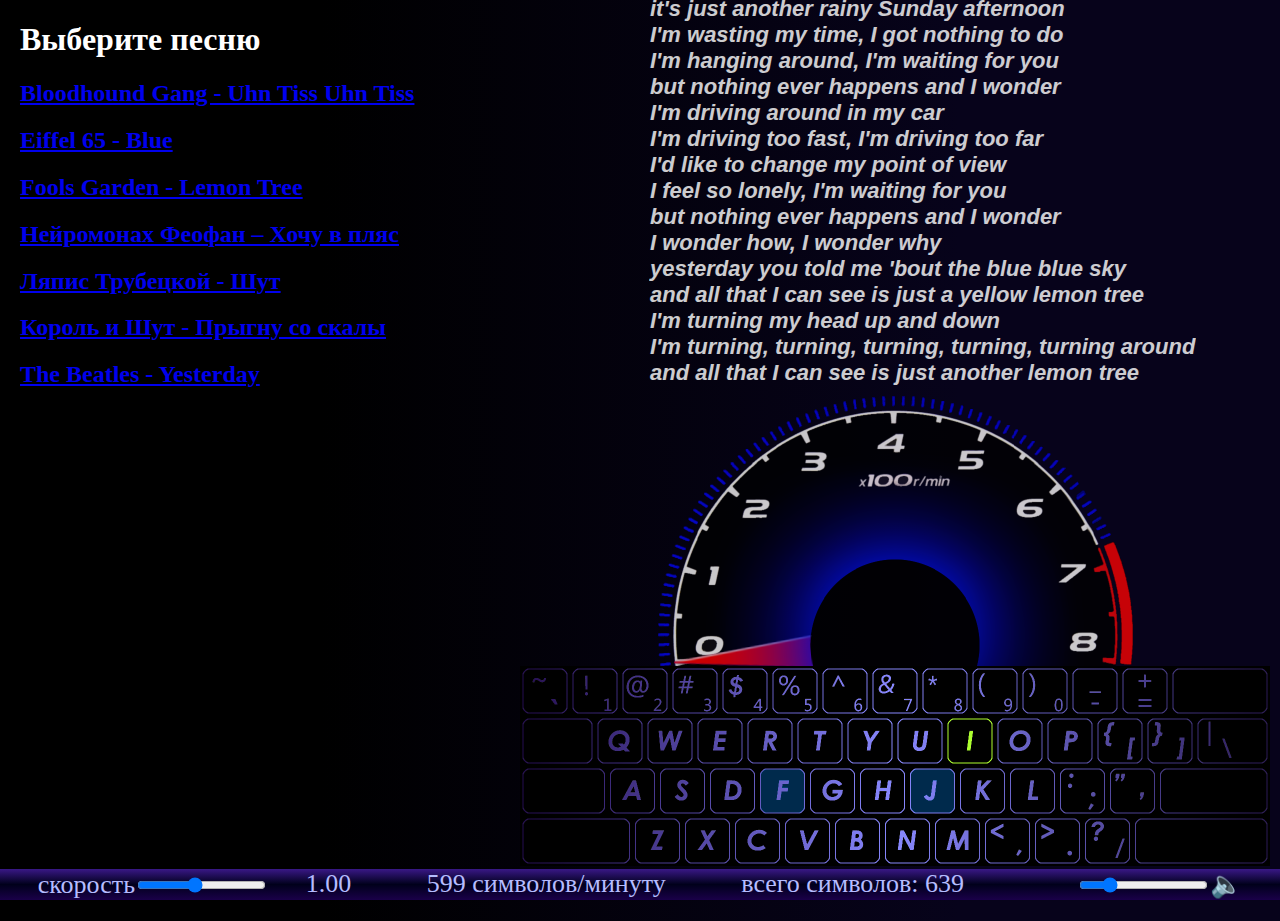
==== index.html @ a28b05c5 "Add files via upload" ====
﻿<!DOCTYPE html>

<html lang="en">

<head>
	<meta charset="utf-8" />
	<meta name="viewport" content="width=device-width, initial-scale=1.0">
	<meta http-equiv="X-UA-Compatible" content="ie=edge">
	<link href="style.css" rel="stylesheet" />
	<title>klava</title>
</head>

<body style="background: linear-gradient(-90deg,rgb(7, 3, 27) 25%, rgb(0, 0, 0) 75%);">

	<div style="width: 50%; margin: 0 20px;">
		<h1 style="color: #fff;">Выберите песню</h1>
		<h2><a href="/Bloodhound.html">Bloodhound Gang - Uhn Tiss Uhn Tiss</a></h2>
		<h2><a href="/blue.html">Eiffel 65 - Blue</a></h2>
		<h2><a href="/lemon.html">Fools Garden - Lemon Tree</a></h2>
		<h2><a href="/neiromonah.html">Нейромонах Феофан – Хочу в пляс</a></h2>
		<h2><a href="/shut.html">Ляпис Трубецкой - Шут</a></h2>
		<h2><a href="/kih_so_skali.html">Король и Шут - Прыгну со скалы</a></h2>
		<h2><a href="/Yesterday.html">The Beatles - Yesterday</a></h2>

	</div>

	<div class="base" style="width: 0px; ">
		<div class="base1" style="width: 750px; right: 10px;">
			<div id="chart"></div>
			<div id="log"></div>
			<div id="text" style="margin-left: 120px; font-size: 22px;">
				<span id="a"></span><span id="b"></span><span id="c"></span>
			</div>
			<div id="speedKlava">
				<div class="speedometrCenter" id="speedometr">
					<div class="strelka"></div>
				</div>
				<div class="keybordCenter" id="keybord">
					<div class="keybord" id="fon"></div>
					<div class="fonActiv" id="error" style="background-color: red; left: 50px;"></div>
					<div class="fonActiv" id="next" style="background-color: greenyellow;"></div>
					<div class="keybordImgEng"></div>
				</div>
			</div>
		</div>
	</div>

	<div id="menu">
		<div class="el">скорость<input type="range" min="0.2" max="2" step="0.01" value="1" id="setSpeed"></div>
		<span id="getSpeed"></span>
		<span id="symMin"></span>
		<span id="totalSym"></span>
		<div class="el"><input type="range" min="0" max="1" step="0.01" value="0.2" id="volume">🔈</div>
	</div>

	<audio src="error/e1.mp3"></audio>
	<audio src="error/e2.mp3"></audio>
	<audio src="error/e3.mp3"></audio>
	<audio src="error/e4.mp3"></audio>
	<audio src="error/e5.mp3"></audio>
	<audio src="error/e6.mp3"></audio>
	<audio src="error/e7.mp3"></audio>
	<audio src="tada.wav"></audio>

</body>
<script src="lemon.js" type="text/javascript"></script>
<!-- <script src="script.js" type="text/javascript"></script> -->
<script src="demo.js" type="text/javascript"></script>
<script src="/chart/lib/liteChart.min.js"></script>
<script src="chartSeting.js"></script>

</html>
---- style.css ----
html{
    height: 100%;
}
body {
    background: #000;
    margin: 0;
    height: 100%;
    background: linear-gradient(0deg,rgb(7, 3, 27) , rgb(0, 0, 0) 100%);
    overflow: hidden;
    
}
.base{
    width: 1200px;
    height: 100%;
    margin: auto;
    /* background-color: #0005; */
}
.base1{
    width: 1200px;
    position: absolute;
    bottom: 34px;
}
.el{
    margin: auto;
}
#chart{
    position: absolute;
    bottom: 130px;
    width: 100%;
    height: 30vw;
}
#menu {
    display: grid;
    bottom: 0;
    position: absolute;
    width: 100%;
    grid-auto-flow: column;
    margin: auto;
    font-size: 26px;
    color: #b5bcff;
    font-family: Georgia, Times, 'Times New Roman', serif;
    background: linear-gradient(0deg, rgb(26, 0, 73) 0%, rgb(0, 0, 27) 50%, rgb(57, 24, 134) 100%);
}
#speedKlava{
    width: 750px;
    height: 470px;
    margin: auto;
}
.speedometrCenter{
    height: 270px;
    width: 475px;
    opacity: 0.8;
    background-image: url("speed.png");
    background-size: 100%; 
    margin: auto;
}
.speedometrRight{
    height: 23vw;
    width: 40vw;
    right: 10px;
    bottom: 30px;
    opacity: 0.8;
    background-image: url("speed.png");
    position: absolute;
    background-size: 40vw;
}
.strelka{
    background-image: url("strelka.png");
    background-repeat: no-repeat;
    height: 229px;
    width: 47px;  
    transform-origin: 50% 100%;
    transform: translate(214px, 20px) rotate(265deg);
    background-size: 100%;
    position: absolute;
    transition-duration: 1s;
}
.keybordCenter {
    width: 750px;
    height: 200px;
    position: absolute;
    background: linear-gradient(90deg, rgb(36, 12, 80) 0%, rgb(136, 136, 255) 50%, rgb(43, 26, 85) 100%);
}
.keybordLeft {
    width: 750px;
    height: 200px;
    left: 10px;
    margin: auto;
    bottom: 37px;
    position: absolute;
    background: linear-gradient(90deg, rgb(36, 12, 80) 0%, rgb(136, 136, 255) 50%, rgb(43, 26, 85) 100%);
}
.keybordImgEng {
    background-image: url("keyEng.png");
    height: 100%;
    position: sticky;
    background-size: cover;
}

.keybordImgRus {
    background-image: url("keyRus.png");
    height: 100%;
    position: sticky;
    background-size: cover;
}

#fon {
    position: absolute;
    background-color: gray;
}

.fonActiv {
    width: 50px;
    height: 50px;
    position: absolute;
    visibility: hidden;
}

#text {
    color: white;
    font-family: 'Century Gothic', 'Franklin Gothic Medium', 'Arial Narrow', Arial, sans-serif;
    font-weight: bold;
    font-style: italic;
    font-size: 25px;
    padding: 10px;
    overflow: hidden;
}
#textDemo {
    color: white;
    font-family: 'Century Gothic', 'Franklin Gothic Medium', 'Arial Narrow', Arial, sans-serif;
    font-weight: bold;
    font-style: italic;
    font-size: 20px;
    padding: 5px 0px 0 30px;
    overflow: auto;
    position: absolute;
    right: 50px;
    top: 50px;
    /* line-height: 10px; */
}


#log{
    font-size: 40px;
    bottom: 50px;
    text-align: center;
    margin: auto;
    position: absolute;
    width: 100%;
}
#a {
    opacity: 40%;
}

#b {
    text-decoration: underline;
}

#c {
    opacity: 80%;
}

::-webkit-scrollbar-thumb {
    background: #444;
}
::-webkit-scrollbar-thumb:hover {
    background: #666;
}
::-webkit-scrollbar-thumb:active {
    background: #888;
}
::-webkit-scrollbar{
    background: #222;
}
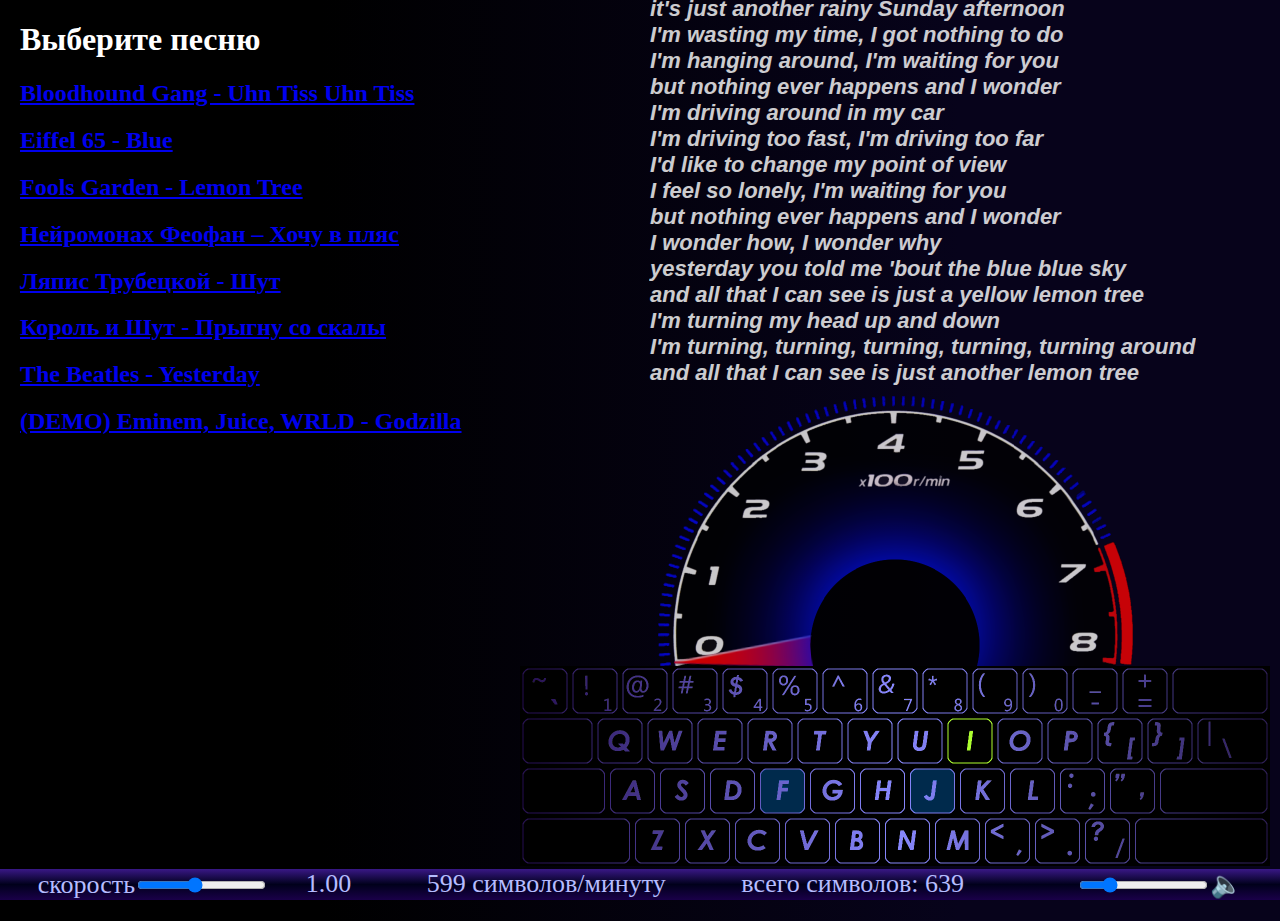
==== commit 74434094: "Add files via upload" ====
--- a/index.html
+++ b/index.html
@@ -14,13 +14,14 @@
 
 	<div style="width: 50%; margin: 0 20px;">
 		<h1 style="color: #fff;">Выберите песню</h1>
-		<h2><a href="/Bloodhound.html">Bloodhound Gang - Uhn Tiss Uhn Tiss</a></h2>
-		<h2><a href="/blue.html">Eiffel 65 - Blue</a></h2>
-		<h2><a href="/lemon.html">Fools Garden - Lemon Tree</a></h2>
-		<h2><a href="/neiromonah.html">Нейромонах Феофан – Хочу в пляс</a></h2>
-		<h2><a href="/shut.html">Ляпис Трубецкой - Шут</a></h2>
-		<h2><a href="/kih_so_skali.html">Король и Шут - Прыгну со скалы</a></h2>
-		<h2><a href="/Yesterday.html">The Beatles - Yesterday</a></h2>
+		<h2><a href="./Bloodhound.html">Bloodhound Gang - Uhn Tiss Uhn Tiss</a></h2>
+		<h2><a href="./blue.html">Eiffel 65 - Blue</a></h2>
+		<h2><a href="./lemon.html">Fools Garden - Lemon Tree</a></h2>
+		<h2><a href="./neiromonah.html">Нейромонах Феофан – Хочу в пляс</a></h2>
+		<h2><a href="./shut.html">Ляпис Трубецкой - Шут</a></h2>
+		<h2><a href="./kih_so_skali.html">Король и Шут - Прыгну со скалы</a></h2>
+		<h2><a href="./Yesterday.html">The Beatles - Yesterday</a></h2>
+		<h2><a href="./eninem_godzila.html">(DEMO) Eminem, Juice, WRLD - Godzilla</a></h2>
 
 	</div>
 
@@ -66,7 +67,7 @@
 <script src="lemon.js" type="text/javascript"></script>
 <!-- <script src="script.js" type="text/javascript"></script> -->
 <script src="demo.js" type="text/javascript"></script>
-<script src="/chart/lib/liteChart.min.js"></script>
+<script src="./chart/lib/liteChart.min.js"></script>
 <script src="chartSeting.js"></script>
 
 </html>